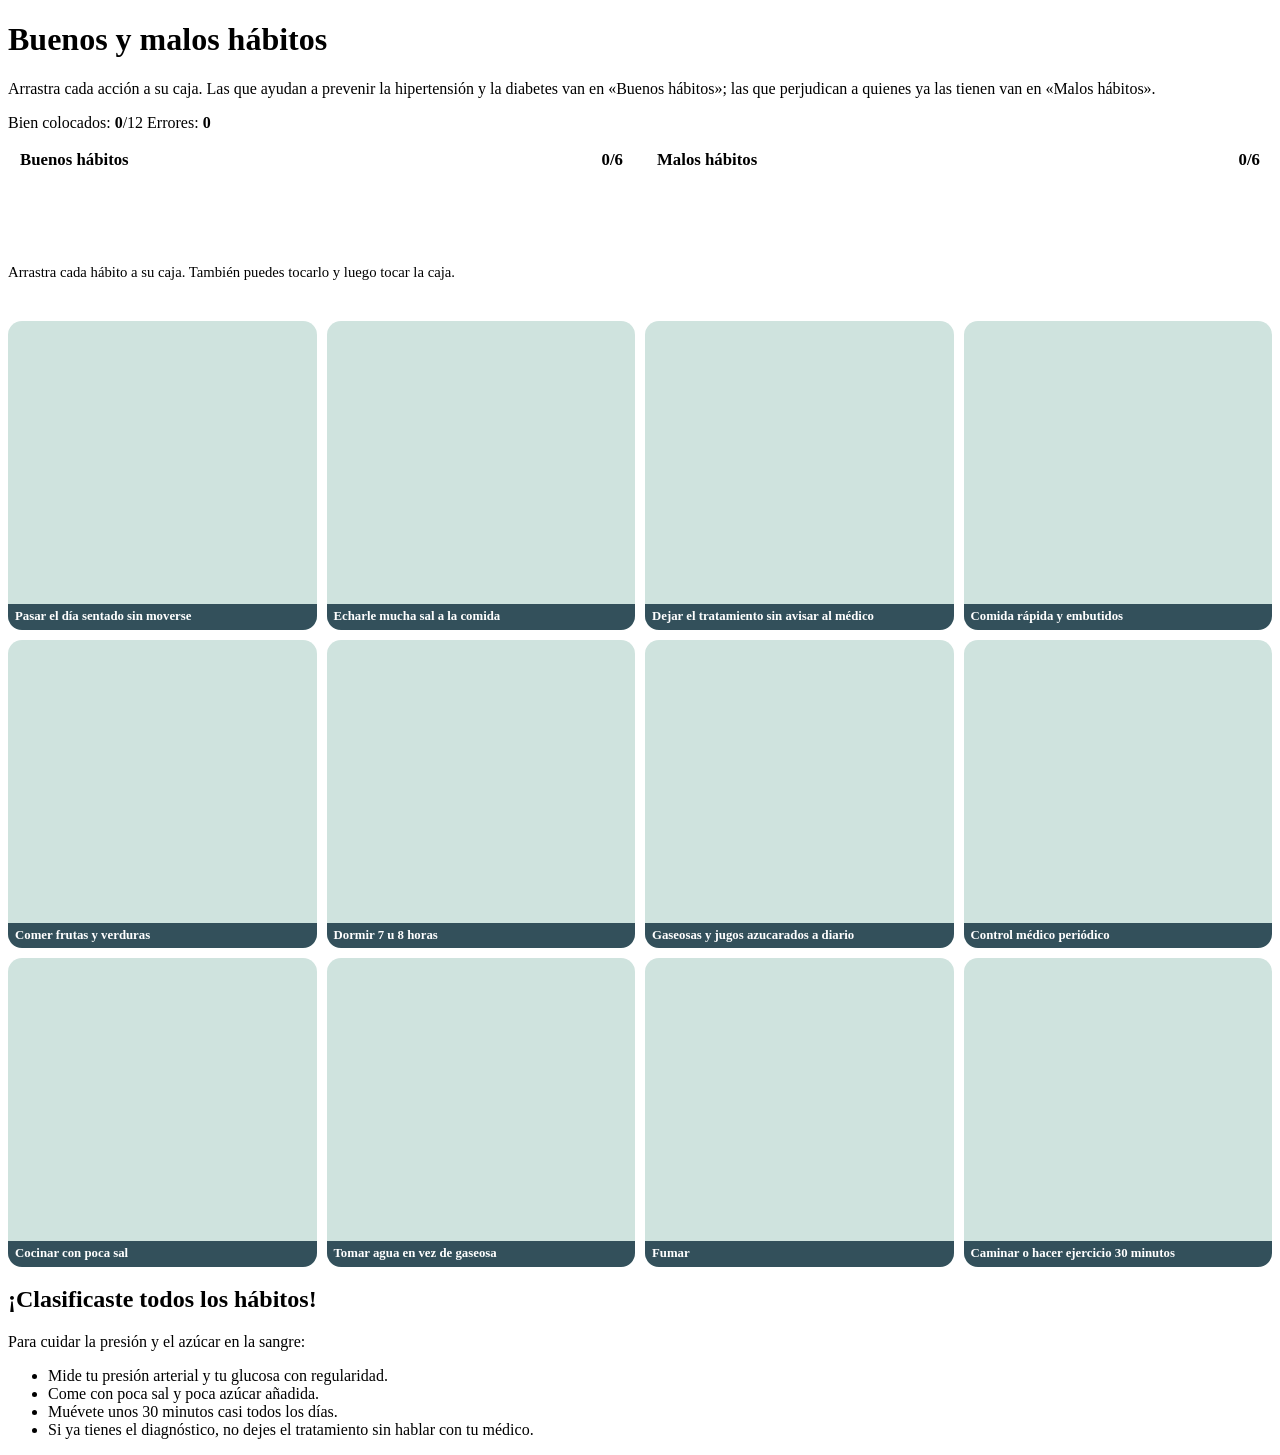
==== habitos.html @ 30c043bf "Actividades de dengue y de hábitos (hipertensión y diabetes)" ====
<!DOCTYPE html>
<html lang="es">
<head>
<meta charset="utf-8">
<meta name="viewport" content="width=device-width, initial-scale=1">
<title>Buenos y malos hábitos: hipertensión y diabetes</title>
<link rel="stylesheet" href="estilos.css">
<link rel="stylesheet" href="habitos.css">
</head>
<body>
<main>
<h1>Buenos y malos hábitos</h1>
<p class="lead">Arrastra cada acción a su caja. Las que ayudan a prevenir la hipertensión y la diabetes van en «Buenos hábitos»; las que perjudican a quienes ya las tienen van en «Malos hábitos».</p>
<div class="bar">
<span class="pill r">Bien colocados: <b id="bien">0</b>/<span id="total"></span></span>
<span class="pill">Errores: <b id="err">0</b></span>
</div>

<div class="panel">
<div class="cajas">
<div class="caja buena" id="buena" data-tipo="bueno" tabindex="0" role="button" aria-label="Caja de buenos hábitos">
<h2>Buenos hábitos <span><b id="nb">0</b>/<span id="tb"></span></span></h2>
<ul class="lista" id="lb"></ul>
</div>
<div class="caja mala" id="mala" data-tipo="malo" tabindex="0" role="button" aria-label="Caja de malos hábitos">
<h2>Malos hábitos <span><b id="nm">0</b>/<span id="tm"></span></span></h2>
<ul class="lista" id="lm"></ul>
</div>
</div>
<p class="aviso" id="aviso" role="status"></p>
</div>

<div class="pool" id="pool"></div>

<section class="end" id="end">
<h2>¡Clasificaste todos los hábitos!</h2>
<p id="resultado"></p>
<p>Para cuidar la presión y el azúcar en la sangre:</p>
<ul>
<li>Mide tu presión arterial y tu glucosa con regularidad.</li>
<li>Come con poca sal y poca azúcar añadida.</li>
<li>Muévete unos 30 minutos casi todos los días.</li>
<li>Si ya tienes el diagnóstico, no dejes el tratamiento sin hablar con tu médico.</li>
</ul>
</section>
</main>
<script src="habitos.js"></script>
</body>
</html>
---- habitos.css ----
/* Actividad: buenos y malos hábitos (usa también estilos.css) */
.panel{position:sticky;top:env(safe-area-inset-top,0px);z-index:5;background:var(--bg);padding:8px 0 6px}
.cajas{display:grid;grid-template-columns:1fr 1fr;gap:10px}
.caja{border:3px dashed var(--line);border-radius:16px;background:var(--card);padding:10px 12px;min-height:96px;transition:background .15s,transform .15s}
.caja h2{margin:0;font-size:1.05rem;display:flex;justify-content:space-between;gap:8px}
.caja.buena{border-color:var(--good)}.caja.buena h2{color:var(--good)}
.caja.mala{border-color:var(--bad)}.caja.mala h2{color:var(--bad)}
.caja.buena.sobre{background:var(--goodbg);transform:scale(1.02)}
.caja.mala.sobre{background:var(--badbg);transform:scale(1.02)}
.caja.error{animation:sacude .4s}
.lista{list-style:none;margin:6px 0 0;padding:0;display:flex;flex-wrap:wrap;gap:4px;max-height:4.2rem;overflow:auto}
.lista li{font-size:.72rem;background:var(--bg);border:1px solid var(--line);border-radius:999px;padding:2px 8px}
.panel .aviso{margin:8px 0 0;min-height:2.8em;font-size:.92rem}

.pool{display:grid;grid-template-columns:repeat(4,1fr);gap:10px;margin-top:10px}
@media (max-width:700px){.pool{grid-template-columns:repeat(3,1fr)}}
.ficha{position:relative;aspect-ratio:1/1;border-radius:14px;border:2px solid var(--line);background:#cfe3de;overflow:hidden;cursor:grab;touch-action:none;user-select:none;-webkit-user-select:none}
.ficha img{position:absolute;inset:0;width:100%;height:100%;object-fit:cover;pointer-events:none}
.nombre{position:absolute;left:0;right:0;bottom:0;padding:5px 7px;font-weight:600;font-size:.8rem;line-height:1.2;background:rgba(13,44,59,.8);color:#fff}
.ficha.levantada{opacity:.35}
.ficha.fuera{display:none}
.ficha.sel{outline:3px solid var(--ink);outline-offset:2px}
.ficha.mal{animation:sacude .4s;border-color:var(--bad)}
.fantasma{position:fixed;z-index:50;pointer-events:none;cursor:grabbing;box-shadow:0 12px 28px rgba(0,0,0,.35);transform:rotate(-4deg) scale(1.05)}
.ficha:focus-visible,.caja:focus-visible{outline:3px solid var(--ink);outline-offset:3px}
@keyframes sacude{20%{transform:translateX(-7px)}40%{transform:translateX(7px)}60%{transform:translateX(-5px)}80%{transform:translateX(5px)}}
@media (prefers-reduced-motion:reduce){.caja.error,.ficha.mal{animation:none}}
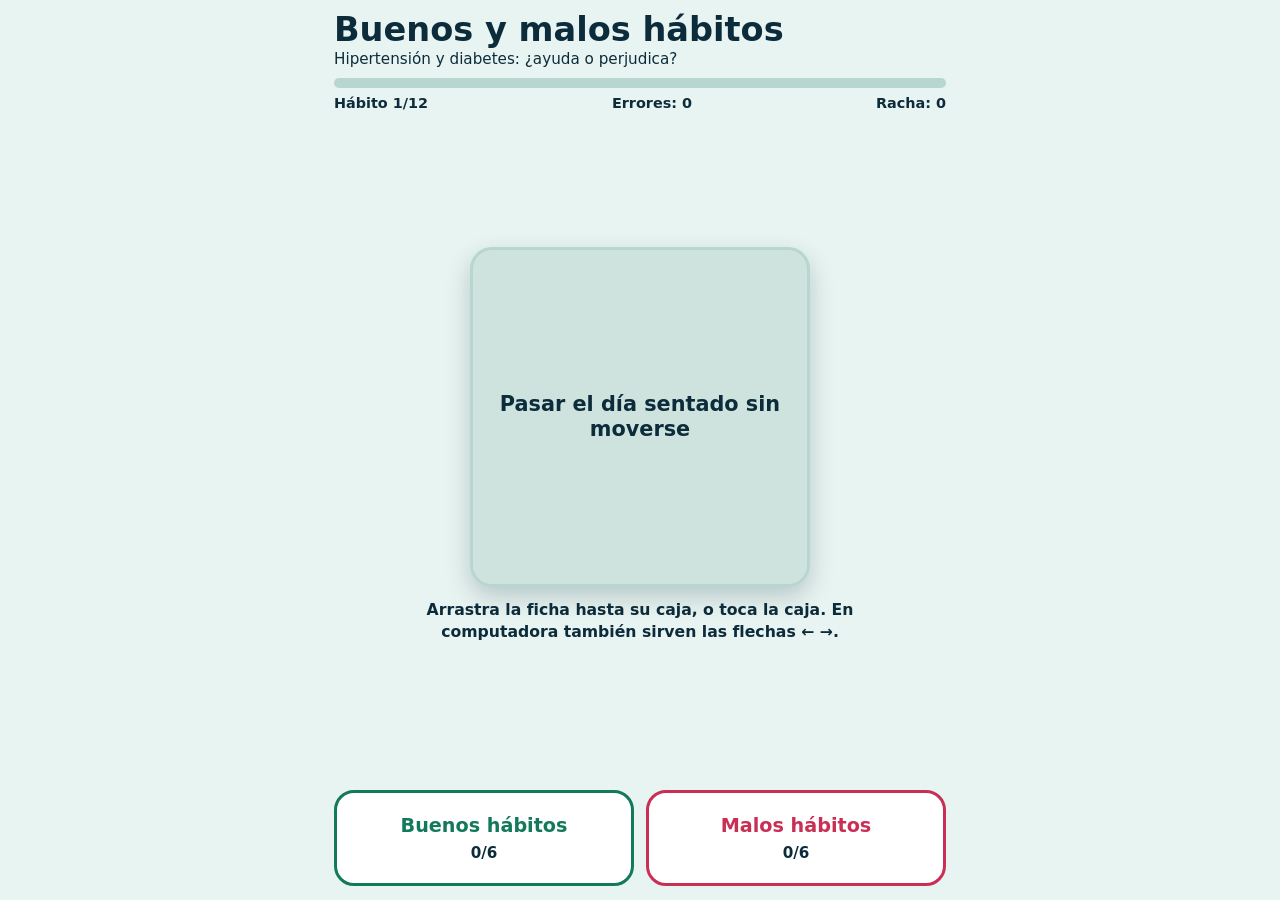
==== commit 39e7bbd4: "Tercer commit" ====
--- a/habitos.html
+++ b/habitos.html
@@ -2,47 +2,59 @@
 <html lang="es">
 <head>
 <meta charset="utf-8">
-<meta name="viewport" content="width=device-width, initial-scale=1">
+<meta name="viewport" content="width=device-width, initial-scale=1, viewport-fit=cover">
 <title>Buenos y malos hábitos: hipertensión y diabetes</title>
-<link rel="stylesheet" href="estilos.css">
 <link rel="stylesheet" href="habitos.css">
 </head>
 <body>
-<main>
+<main class="juego" id="juego">
+
+<header class="cab">
 <h1>Buenos y malos hábitos</h1>
-<p class="lead">Arrastra cada acción a su caja. Las que ayudan a prevenir la hipertensión y la diabetes van en «Buenos hábitos»; las que perjudican a quienes ya las tienen van en «Malos hábitos».</p>
-<div class="bar">
-<span class="pill r">Bien colocados: <b id="bien">0</b>/<span id="total"></span></span>
-<span class="pill">Errores: <b id="err">0</b></span>
+<p class="sub">Hipertensión y diabetes: ¿ayuda o perjudica?</p>
+<div class="prog" aria-hidden="true"><span id="prog"></span></div>
+<div class="datos">
+<span>Hábito <b id="num">1</b>/<span id="total"></span></span>
+<span>Errores: <b id="err">0</b></span>
+<span>Racha: <b id="racha">0</b></span>
 </div>
+</header>
 
-<div class="panel">
-<div class="cajas">
-<div class="caja buena" id="buena" data-tipo="bueno" tabindex="0" role="button" aria-label="Caja de buenos hábitos">
-<h2>Buenos hábitos <span><b id="nb">0</b>/<span id="tb"></span></span></h2>
-<ul class="lista" id="lb"></ul>
+<section class="escena" id="escena">
+<div class="carta" id="carta" role="img" aria-label="">
+<img id="cimg" alt="" draggable="false">
+<span class="nombre" id="cnombre"></span>
 </div>
-<div class="caja mala" id="mala" data-tipo="malo" tabindex="0" role="button" aria-label="Caja de malos hábitos">
-<h2>Malos hábitos <span><b id="nm">0</b>/<span id="tm"></span></span></h2>
-<ul class="lista" id="lm"></ul>
-</div>
-</div>
-<p class="aviso" id="aviso" role="status"></p>
-</div>
+<p class="msg" id="msg" role="status"></p>
+</section>
 
-<div class="pool" id="pool"></div>
+<nav class="cajas" id="cajas" aria-label="Cajas de hábitos">
+<button type="button" class="caja buena" id="buena" data-tipo="bueno">
+<span class="t">Buenos hábitos</span>
+<span class="n"><b id="nb">0</b>/<span id="tb"></span></span>
+</button>
+<button type="button" class="caja mala" id="mala" data-tipo="malo">
+<span class="t">Malos hábitos</span>
+<span class="n"><b id="nm">0</b>/<span id="tm"></span></span>
+</button>
+</nav>
 
-<section class="end" id="end">
+<section class="fin" id="fin">
 <h2>¡Clasificaste todos los hábitos!</h2>
 <p id="resultado"></p>
-<p>Para cuidar la presión y el azúcar en la sangre:</p>
-<ul>
+<div class="listas">
+<div class="l buena"><h3>Buenos hábitos</h3><ul id="lfb"></ul></div>
+<div class="l mala"><h3>Malos hábitos</h3><ul id="lfm"></ul></div>
+</div>
+<p class="consejo">Para cuidar la presión y el azúcar en la sangre:</p>
+<ul class="tips">
 <li>Mide tu presión arterial y tu glucosa con regularidad.</li>
 <li>Come con poca sal y poca azúcar añadida.</li>
 <li>Muévete unos 30 minutos casi todos los días.</li>
 <li>Si ya tienes el diagnóstico, no dejes el tratamiento sin hablar con tu médico.</li>
 </ul>
 </section>
+
 </main>
 <script src="habitos.js"></script>
 </body>
--- a/habitos.css
+++ b/habitos.css
@@ -1,27 +1,64 @@
-/* Actividad: buenos y malos hábitos (usa también estilos.css) */
-.panel{position:sticky;top:env(safe-area-inset-top,0px);z-index:5;background:var(--bg);padding:8px 0 6px}
-.cajas{display:grid;grid-template-columns:1fr 1fr;gap:10px}
-.caja{border:3px dashed var(--line);border-radius:16px;background:var(--card);padding:10px 12px;min-height:96px;transition:background .15s,transform .15s}
-.caja h2{margin:0;font-size:1.05rem;display:flex;justify-content:space-between;gap:8px}
-.caja.buena{border-color:var(--good)}.caja.buena h2{color:var(--good)}
-.caja.mala{border-color:var(--bad)}.caja.mala h2{color:var(--bad)}
-.caja.buena.sobre{background:var(--goodbg);transform:scale(1.02)}
-.caja.mala.sobre{background:var(--badbg);transform:scale(1.02)}
-.caja.error{animation:sacude .4s}
-.lista{list-style:none;margin:6px 0 0;padding:0;display:flex;flex-wrap:wrap;gap:4px;max-height:4.2rem;overflow:auto}
-.lista li{font-size:.72rem;background:var(--bg);border:1px solid var(--line);border-radius:999px;padding:2px 8px}
-.panel .aviso{margin:8px 0 0;min-height:2.8em;font-size:.92rem}
+/* Actividad: buenos y malos hábitos (una ficha a la vez) */
+:root{--bg:#e8f4f1;--ink:#0d2c3b;--card:#ffffff;--line:#b7d6d0;--bad:#c92f55;--badbg:#fde6ec;--good:#13795b;--goodbg:#dcf3ea}
+*{box-sizing:border-box}
+body{margin:0;background:var(--bg);color:var(--ink);font-family:system-ui,-apple-system,"Segoe UI",Arial,sans-serif;line-height:1.35;-webkit-tap-highlight-color:transparent}
+.juego{max-width:640px;margin:0 auto;min-height:100vh;min-height:100dvh;display:flex;flex-direction:column;gap:8px;padding:calc(12px + env(safe-area-inset-top,0px)) 14px calc(14px + env(safe-area-inset-bottom,0px))}
 
-.pool{display:grid;grid-template-columns:repeat(4,1fr);gap:10px;margin-top:10px}
-@media (max-width:700px){.pool{grid-template-columns:repeat(3,1fr)}}
-.ficha{position:relative;aspect-ratio:1/1;border-radius:14px;border:2px solid var(--line);background:#cfe3de;overflow:hidden;cursor:grab;touch-action:none;user-select:none;-webkit-user-select:none}
-.ficha img{position:absolute;inset:0;width:100%;height:100%;object-fit:cover;pointer-events:none}
-.nombre{position:absolute;left:0;right:0;bottom:0;padding:5px 7px;font-weight:600;font-size:.8rem;line-height:1.2;background:rgba(13,44,59,.8);color:#fff}
-.ficha.levantada{opacity:.35}
-.ficha.fuera{display:none}
-.ficha.sel{outline:3px solid var(--ink);outline-offset:2px}
-.ficha.mal{animation:sacude .4s;border-color:var(--bad)}
-.fantasma{position:fixed;z-index:50;pointer-events:none;cursor:grabbing;box-shadow:0 12px 28px rgba(0,0,0,.35);transform:rotate(-4deg) scale(1.05)}
-.ficha:focus-visible,.caja:focus-visible{outline:3px solid var(--ink);outline-offset:3px}
-@keyframes sacude{20%{transform:translateX(-7px)}40%{transform:translateX(7px)}60%{transform:translateX(-5px)}80%{transform:translateX(5px)}}
-@media (prefers-reduced-motion:reduce){.caja.error,.ficha.mal{animation:none}}+/* encabezado */
+h1{margin:0;font-size:clamp(1.5rem,6vw,2.1rem);line-height:1.05;font-weight:800}
+.sub{margin:2px 0 8px;font-size:.95rem}
+.prog{height:10px;border-radius:999px;background:var(--line);overflow:hidden}
+.prog span{display:block;height:100%;width:0;background:var(--good);border-radius:999px;transition:width .4s}
+.datos{display:flex;justify-content:space-between;gap:8px;margin-top:6px;font-size:.9rem;font-weight:600}
+
+/* escena con la ficha */
+.escena{flex:1;min-height:0;display:flex;flex-direction:column;align-items:center;justify-content:center;gap:12px;padding:6px 0}
+.carta{position:relative;width:min(76vw,44vh,340px);width:min(76vw,44dvh,340px);aspect-ratio:1/1;border-radius:22px;overflow:hidden;border:3px solid var(--line);background:#cfe3de;box-shadow:0 10px 24px rgba(13,44,59,.22);touch-action:none;user-select:none;-webkit-user-select:none;cursor:grab;will-change:transform;transition:transform .28s cubic-bezier(.2,1.4,.4,1),opacity .3s}
+.carta img{position:absolute;inset:0;width:100%;height:100%;object-fit:cover;pointer-events:none}
+.nombre{position:absolute;left:0;right:0;bottom:0;padding:10px 12px;text-align:center;font-weight:800;font-size:clamp(1rem,4.6vw,1.25rem);line-height:1.2;background:rgba(13,44,59,.84);color:#fff}
+.carta.sinimg .nombre{inset:0;display:flex;align-items:center;justify-content:center;background:transparent;color:var(--ink);font-size:1.3rem}
+.carta.arrastra{cursor:grabbing;transition:none;box-shadow:0 20px 36px rgba(13,44,59,.3);z-index:10}
+.carta.entra{animation:entra .42s cubic-bezier(.2,1.3,.4,1)}
+.carta.mal{animation:sacude .42s;border-color:var(--bad)}
+.msg{margin:0;min-height:3.6em;max-width:44ch;text-align:center;font-weight:700;font-size:.98rem}
+.msg.ok{color:var(--good)}
+.msg.mal{color:var(--bad)}
+
+/* cajas abajo */
+.cajas{display:grid;grid-template-columns:1fr 1fr;gap:12px}
+.caja{font:inherit;color:var(--ink);background:var(--card);border:3px solid var(--line);border-radius:20px;min-height:96px;padding:14px 8px;display:flex;flex-direction:column;align-items:center;justify-content:center;gap:4px;cursor:pointer;touch-action:manipulation;transition:transform .15s,background .15s}
+.caja .t{font-weight:800;font-size:clamp(1rem,4.6vw,1.2rem)}
+.caja .n{font-weight:700;font-size:.95rem}
+.caja.buena{border-color:var(--good)}.caja.buena .t{color:var(--good)}
+.caja.mala{border-color:var(--bad)}.caja.mala .t{color:var(--bad)}
+.caja:active{transform:scale(.97)}
+.caja.buena.sobre{background:var(--goodbg);transform:scale(1.07)}
+.caja.mala.sobre{background:var(--badbg);transform:scale(1.07)}
+.juego.arrastrando .caja{box-shadow:0 0 0 4px rgba(13,44,59,.12)}
+.caja.rebote{animation:rebote .45s}
+.caja.error{animation:sacude .42s}
+.caja:focus-visible{outline:3px solid var(--ink);outline-offset:3px}
+
+/* pantalla final */
+.fin{display:none;background:var(--card);border:2px solid var(--line);border-radius:18px;padding:16px}
+.juego.terminado .fin{display:block}
+.juego.terminado .escena,.juego.terminado .cajas{display:none}
+.fin h2{margin:0 0 6px;font-size:1.4rem}
+.listas{display:grid;grid-template-columns:1fr 1fr;gap:10px;margin:10px 0}
+.l{border:2px solid var(--line);border-radius:14px;padding:8px 10px}
+.l.buena{border-color:var(--good);background:var(--goodbg)}
+.l.mala{border-color:var(--bad);background:var(--badbg)}
+.l h3{margin:0 0 4px;font-size:.95rem}
+.l ul{margin:0;padding-left:16px;font-size:.82rem}
+.consejo{margin:8px 0 0;font-weight:700}
+.tips{margin:6px 0 0;padding-left:20px}
+@media (max-width:420px){.listas{grid-template-columns:1fr}}
+
+/* confeti */
+.confeti{position:fixed;top:-20px;width:9px;height:14px;z-index:60;pointer-events:none;animation:cae linear forwards}
+@keyframes cae{to{transform:translateY(110vh) rotate(720deg)}}
+
+@keyframes entra{from{opacity:0;transform:translateY(-30px) scale(.7)}to{opacity:1;transform:none}}
+@keyframes rebote{40%{transform:scale(1.12)}}
+@keyframes sacude{20%{transform:translateX(-8px)}40%{transform:translateX(8px)}60%{transform:translateX(-5px)}80%{transform:translateX(5px)}}
+@media (prefers-reduced-motion:reduce){.carta,.prog span{transition:none}.carta.entra,.carta.mal,.caja.rebote,.caja.error{animation:none}.confeti{display:none}}
